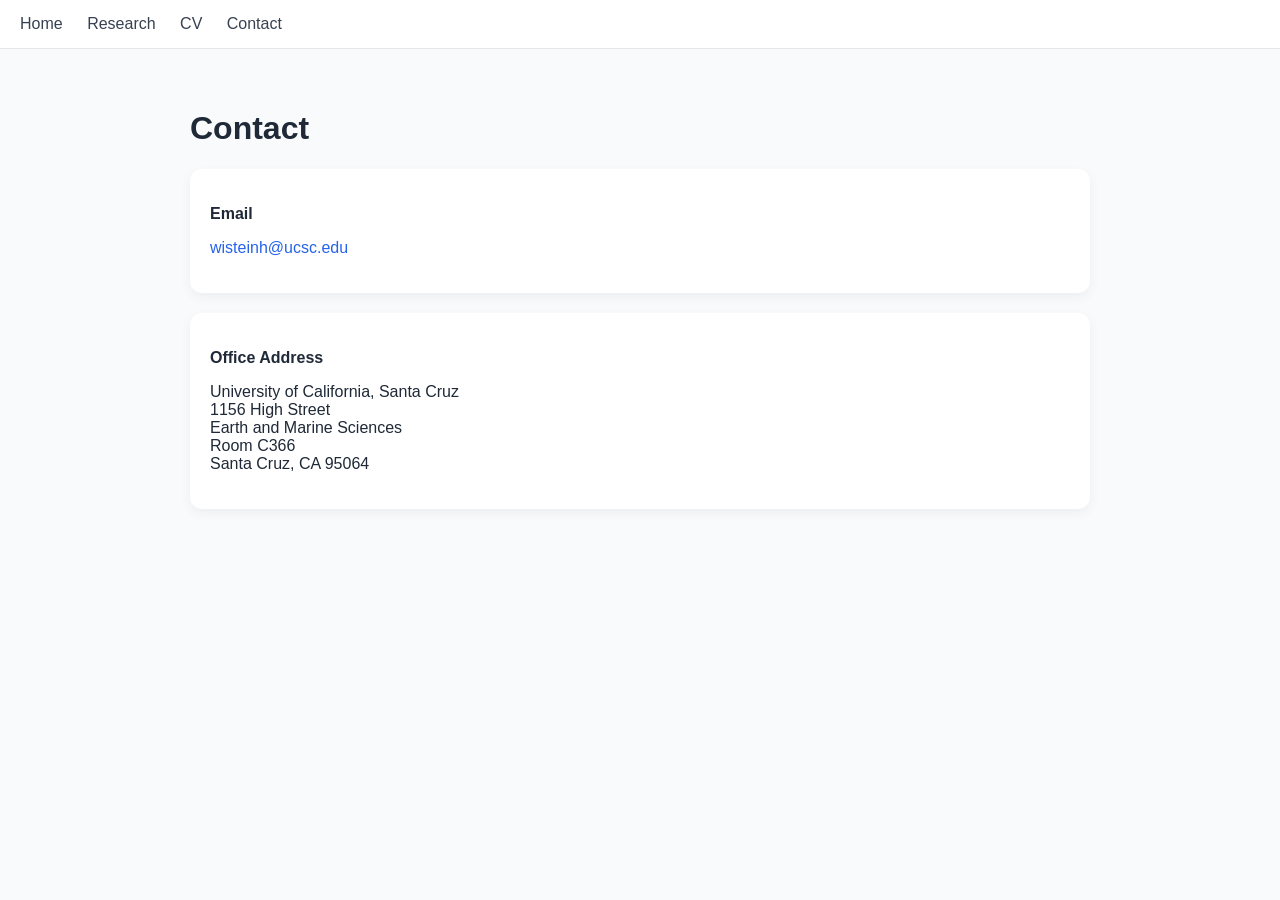
==== contact.html @ c8c5f5bc "Update contact.html" ====
<!DOCTYPE html>
<html>
<head>
    <title>Contact</title>
    <meta name="viewport" content="width=device-width, initial-scale=1">

    <link rel="stylesheet" href="style.css">
</head>

<body>

<nav>
    <a href="index.html">Home</a>
    <a href="research.html">Research</a>
    <a href="cv.pdf" target="_blank">CV</a>
    <a href="contact.html">Contact</a>
</nav>

<div class="container">

<h1>Contact</h1>

<div class="card">
    <p><strong>Email</strong></p>
    <p>
        <a class="email" href="mailto:wisteinh@ucsc.edu">
            wisteinh@ucsc.edu
        </a>
    </p>
</div>

<div class="card">
    <p><strong>Office Address</strong></p>
    <p>
      University of California, Santa Cruz<br>
      1156 High Street<br>
      Earth and Marine Sciences<br>
      Room C366<br>
      Santa Cruz, CA 95064<br>
    </p>
</div>

</div>

</body>
</html>
---- style.css ----
body {
    font-family: -apple-system, BlinkMacSystemFont, "Segoe UI", Roboto, sans-serif;
    margin: 0;
    background-color: #f9fafb;
    color: #1f2937;
}

/* Navigation */
nav {
    background: white;
    border-bottom: 1px solid #e5e7eb;
    padding: 15px 20px;
    position: sticky;
    top: 0;
}

nav a {
    margin-right: 20px;
    text-decoration: none;
    color: #374151;
    font-weight: 500;
}

nav a:hover {
    color: #111827;
}

/* Layout */
.container {
    max-width: 900px;
    margin: auto;
    padding: 40px 20px;
}

/* Cards */
.card, .project {
    background: white;
    padding: 20px;
    border-radius: 12px;
    margin-top: 20px;
    box-shadow: 0 4px 12px rgba(0,0,0,0.05);
}

/* Profile section */
.profile {
    display: flex;
    align-items: center;
    gap: 20px;
}

.profile img {
    border-radius: 50%;
    width: 140px;
}

/* Images & videos */
.project img,
.project video {
    width: 100%;
    border-radius: 10px;
    margin-top: 10px;
}

/* Multi-image rows */
.image-row {
    display: flex;
    gap: 10px;
    margin-top: 15px;
    align-items: flex-start;
}

.image-row img {
    width: 100%;
    height: auto;
    border-radius: 10px;
    flex: 1;
}

/* Buttons */
a.button {
    display: inline-block;
    padding: 12px 16px;
    background: #2563eb;
    color: white;
    border-radius: 8px;
    text-decoration: none;
    margin-top: 20px;
}

a.button:hover {
    background: #1d4ed8;
}

/* Email link */
a.email {
    color: #2563eb;
    text-decoration: none;
}

a.email:hover {
    text-decoration: underline;
}

/* Mobile */
@media (max-width: 600px) {
    .profile {
        flex-direction: column;
        align-items: flex-start;
    }

    .image-row {
        flex-direction: column;
    }
}
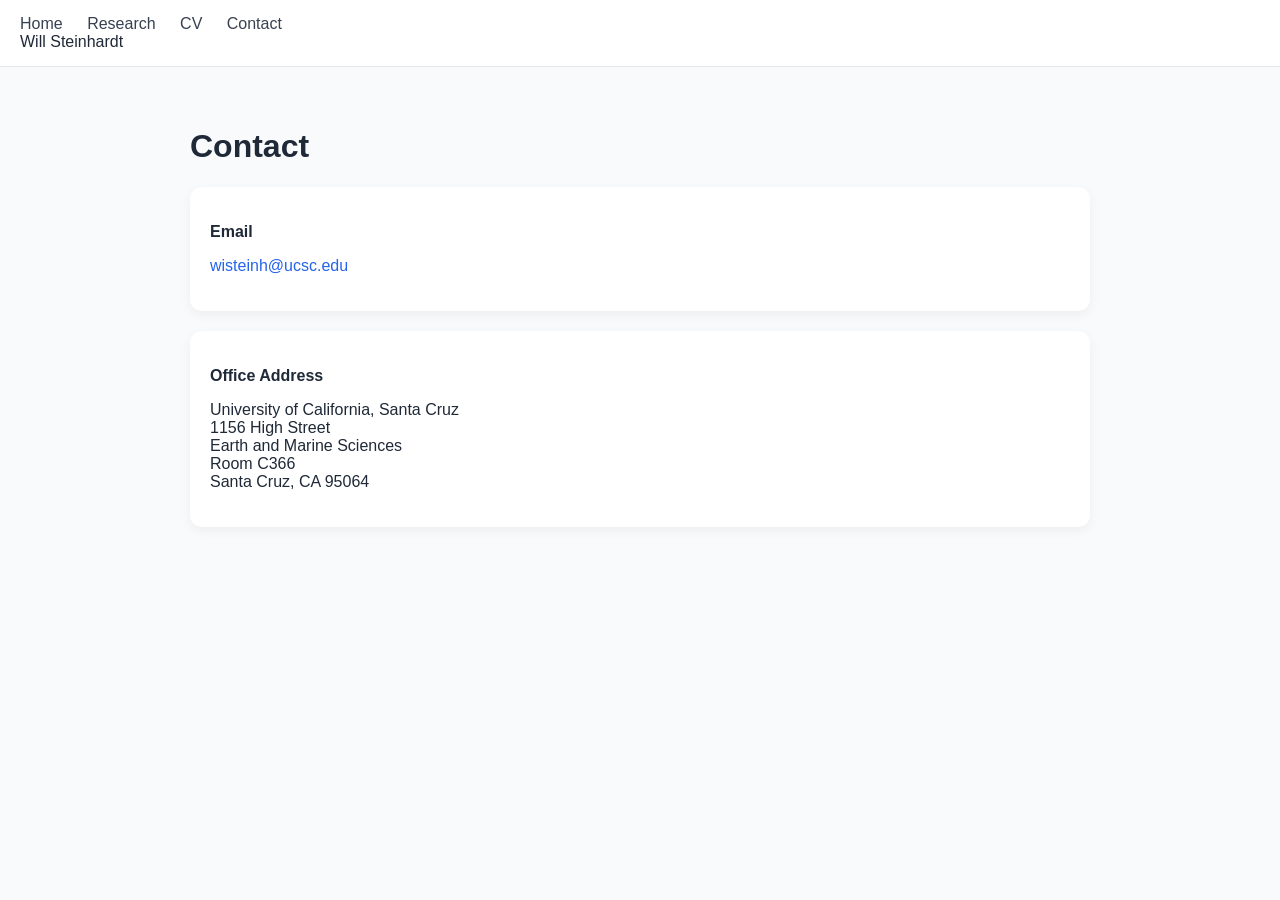
==== commit 7785e3f0: "Update contact.html" ====
--- a/contact.html
+++ b/contact.html
@@ -10,10 +10,16 @@
 <body>
 
 <nav>
-    <a href="index.html">Home</a>
-    <a href="research.html">Research</a>
-    <a href="cv.pdf" target="_blank">CV</a>
-    <a href="contact.html">Contact</a>
+    <div class="nav-left">
+        <a href="index.html">Home</a>
+        <a href="research.html">Research</a>
+        <a href="cv.pdf" target="_blank">CV</a>
+        <a href="contact.html">Contact</a>
+    </div>
+
+    <div class="nav-right">
+        <span class="nav-name">Will Steinhardt</span>
+    </div>
 </nav>
 
 <div class="container">
--- a/style.css
+++ b/style.css
@@ -43,14 +43,26 @@
 
 /* Profile section */
 .profile {
-    display: flex;
-    align-items: center;
-    gap: 20px;
+    display: grid;
+    grid-template-columns: 250px 1fr;
+    gap: 40px;
+    align-items: start;
 }
 
-.profile img {
+.profile-left img {
+    width: 100%;
     border-radius: 50%;
-    width: 140px;
+    box-shadow: 0 4px 12px rgba(0,0,0,0.1);
+}
+
+.profile-right h1 {
+    margin-top: 0;
+    margin-bottom: 10px;
+}
+
+.title {
+    color: #6b7280;
+    margin-bottom: 15px;
 }
 
 /* Images & videos */
@@ -71,7 +83,8 @@
 
 .image-row img {
     width: 100%;
-    height: auto;
+    height: 200px;   /* increase from auto */
+    object-fit: contain;
     border-radius: 10px;
     flex: 1;
 }
@@ -101,11 +114,55 @@
     text-decoration: underline;
 }
 
+.lightbox {
+    display: none;
+    position: fixed;
+    z-index: 1000;
+    top: 0;
+    left: 0;
+    width: 100%;
+    height: 100%;
+    background: rgba(0,0,0,0.8);
+    justify-content: center;
+    align-items: center;
+}
+
+.lightbox img {
+    max-width: 100%;
+    max-height: 85vh;
+    display: block;
+    border-radius: 6px;
+}
+
+.lightbox-content {
+    background: white;
+    padding: 10px;
+    border-radius: 8px;
+    border: 1px solid #e5e7eb;
+    box-shadow: 0 8px 30px rgba(0,0,0,0.2);
+}
+
+.project img {
+    cursor: pointer;
+    transition: transform 0.2s ease;
+}
+
+.project img:hover {
+    transform: scale(1.02);
+}
+
 /* Mobile */
 @media (max-width: 600px) {
     .profile {
-        flex-direction: column;
-        align-items: flex-start;
+        grid-template-columns: 1fr;
+    }
+
+    .profile-left {
+        text-align: center;
+    }
+
+    .profile-left img {
+        width: 180px;
     }
 
     .image-row {
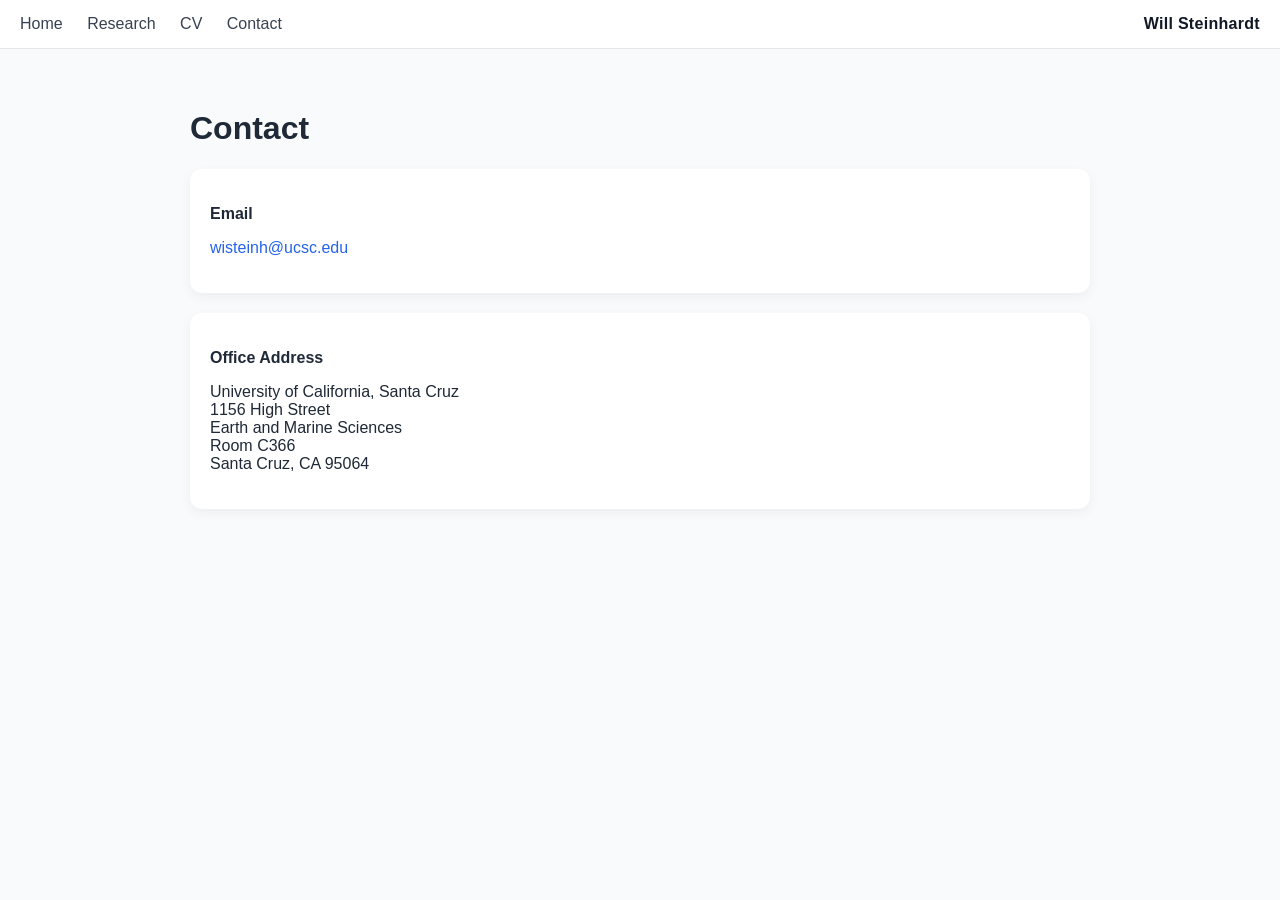
==== commit de6baaaf: "Update contact.html" ====
--- a/contact.html
+++ b/contact.html
@@ -18,7 +18,9 @@
     </div>
 
     <div class="nav-right">
-        <span class="nav-name">Will Steinhardt</span>
+            <span class="nav-name">
+        <a href="index.html">Will Steinhardt</a>
+    </span>
     </div>
 </nav>
 
--- a/style.css
+++ b/style.css
@@ -7,6 +7,9 @@
 
 /* Navigation */
 nav {
+    display: flex;
+    justify-content: space-between;
+    align-items: center;
     background: white;
     border-bottom: 1px solid #e5e7eb;
     padding: 15px 20px;
@@ -14,15 +17,26 @@
     top: 0;
 }
 
-nav a {
+.nav-left a {
     margin-right: 20px;
     text-decoration: none;
     color: #374151;
     font-weight: 500;
 }
 
-nav a:hover {
+.nav-left a:hover {
     color: #111827;
+}
+
+.nav-name {
+    font-weight: 600;
+    color: #111827;
+    letter-spacing: 0.3px;
+}
+
+.nav-name a {
+    text-decoration: none;
+    color: inherit;
 }
 
 /* Layout */
@@ -168,4 +182,14 @@
     .image-row {
         flex-direction: column;
     }
+
+    nav {
+        flex-direction: column;
+        align-items: flex-start;
+        gap: 10px;
+    }
+
+    .nav-right {
+        align-self: flex-end;
+    }
 }
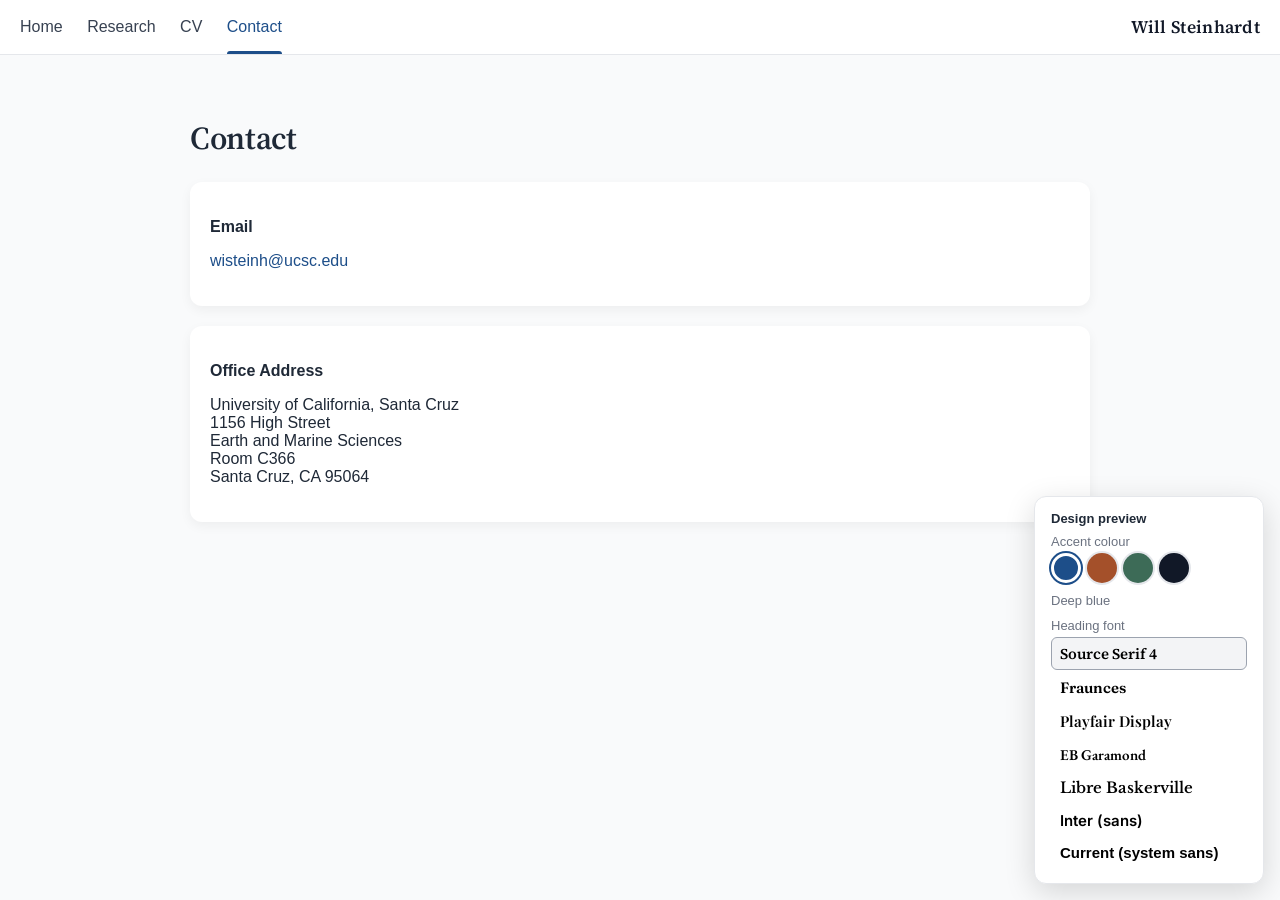
==== commit f28e4508: "Design preview: accent colour, heading font, sliding nav underline Co-Authored-By: Claude Opus 5.5 <" ====
--- a/contact.html
+++ b/contact.html
@@ -1,11 +1,22 @@
 <!DOCTYPE html>
 <html>
 <head>
+    <meta charset="utf-8">
     <title>Contact</title>
     <meta name="viewport" content="width=device-width, initial-scale=1">
 
     <link rel="stylesheet" href="style.css">
 </head>
+
+    <!-- Google tag (gtag.js) -->
+<script async src="https://www.googletagmanager.com/gtag/js?id=G-PKY3SVM5HY"></script>
+<script>
+  window.dataLayer = window.dataLayer || [];
+  function gtag(){dataLayer.push(arguments);}
+  gtag('js', new Date());
+
+  gtag('config', 'G-PKY3SVM5HY');
+</script>
 
 <body>
 
@@ -18,9 +29,9 @@
     </div>
 
     <div class="nav-right">
-            <span class="nav-name">
-        <a href="index.html">Will Steinhardt</a>
-    </span>
+        <span class="nav-name">
+            <a href="index.html">Will Steinhardt</a>
+        </span>
     </div>
 </nav>
 
@@ -50,5 +61,7 @@
 
 </div>
 
+<script src="nav.js"></script>
+<script src="preview-switcher.js"></script>
 </body>
 </html>
--- a/style.css
+++ b/style.css
@@ -1,3 +1,9 @@
+:root {
+    --accent: #1d4e89;
+    --accent-dark: #163b68;
+    --heading-font: "Source Serif 4", Georgia, serif;
+}
+
 body {
     font-family: -apple-system, BlinkMacSystemFont, "Segoe UI", Roboto, sans-serif;
     margin: 0;
@@ -15,6 +21,11 @@
     padding: 15px 20px;
     position: sticky;
     top: 0;
+    z-index: 10;
+}
+
+.nav-left {
+    position: relative;
 }
 
 .nav-left a {
@@ -22,13 +33,36 @@
     text-decoration: none;
     color: #374151;
     font-weight: 500;
-}
-
-.nav-left a:hover {
-    color: #111827;
+    transition: color 0.2s ease;
+}
+
+.nav-left a:hover,
+.nav-left a.active {
+    color: var(--accent);
+}
+
+/* Sliding underline that sits on the nav's bottom border */
+.nav-indicator {
+    position: absolute;
+    left: 0;
+    bottom: -18px;
+    height: 3px;
+    border-radius: 3px 3px 0 0;
+    background: var(--accent);
+    transition: transform 0.35s ease, width 0.35s ease, opacity 0.2s ease;
+    pointer-events: none;
+}
+
+/* Headings */
+h1, h2 {
+    font-family: var(--heading-font);
+    font-weight: 600;
+    letter-spacing: -0.01em;
 }
 
 .nav-name {
+    font-family: var(--heading-font);
+    font-size: 1.1em;
     font-weight: 600;
     color: #111827;
     letter-spacing: 0.3px;
@@ -95,9 +129,10 @@
     align-items: flex-start;
 }
 
-.image-row img {
-    width: 100%;
-    height: 200px;   /* increase from auto */
+.image-row img,
+.image-row video {
+    width: 100%;
+    height: 240px;   /* increase from auto */
     object-fit: contain;
     border-radius: 10px;
     flex: 1;
@@ -107,7 +142,7 @@
 a.button {
     display: inline-block;
     padding: 12px 16px;
-    background: #2563eb;
+    background: var(--accent);
     color: white;
     border-radius: 8px;
     text-decoration: none;
@@ -115,12 +150,12 @@
 }
 
 a.button:hover {
-    background: #1d4ed8;
+    background: var(--accent-dark);
 }
 
 /* Email link */
 a.email {
-    color: #2563eb;
+    color: var(--accent);
     text-decoration: none;
 }
 
@@ -165,6 +200,18 @@
     transform: scale(1.02);
 }
 
+.project-side {
+    display: grid;
+    grid-template-columns: 1.2fr 1fr;
+    gap: 25px;
+    align-items: center;
+}
+
+.project-side img {
+    width: 100%;
+    border-radius: 10px;
+}
+
 /* Mobile */
 @media (max-width: 600px) {
     .profile {
@@ -189,7 +236,14 @@
         gap: 10px;
     }
 
+    .nav-indicator {
+        bottom: -6px;
+    }
+
     .nav-right {
         align-self: flex-end;
     }
-}
+    .project-side {
+        grid-template-columns: 1fr;
+    }
+}
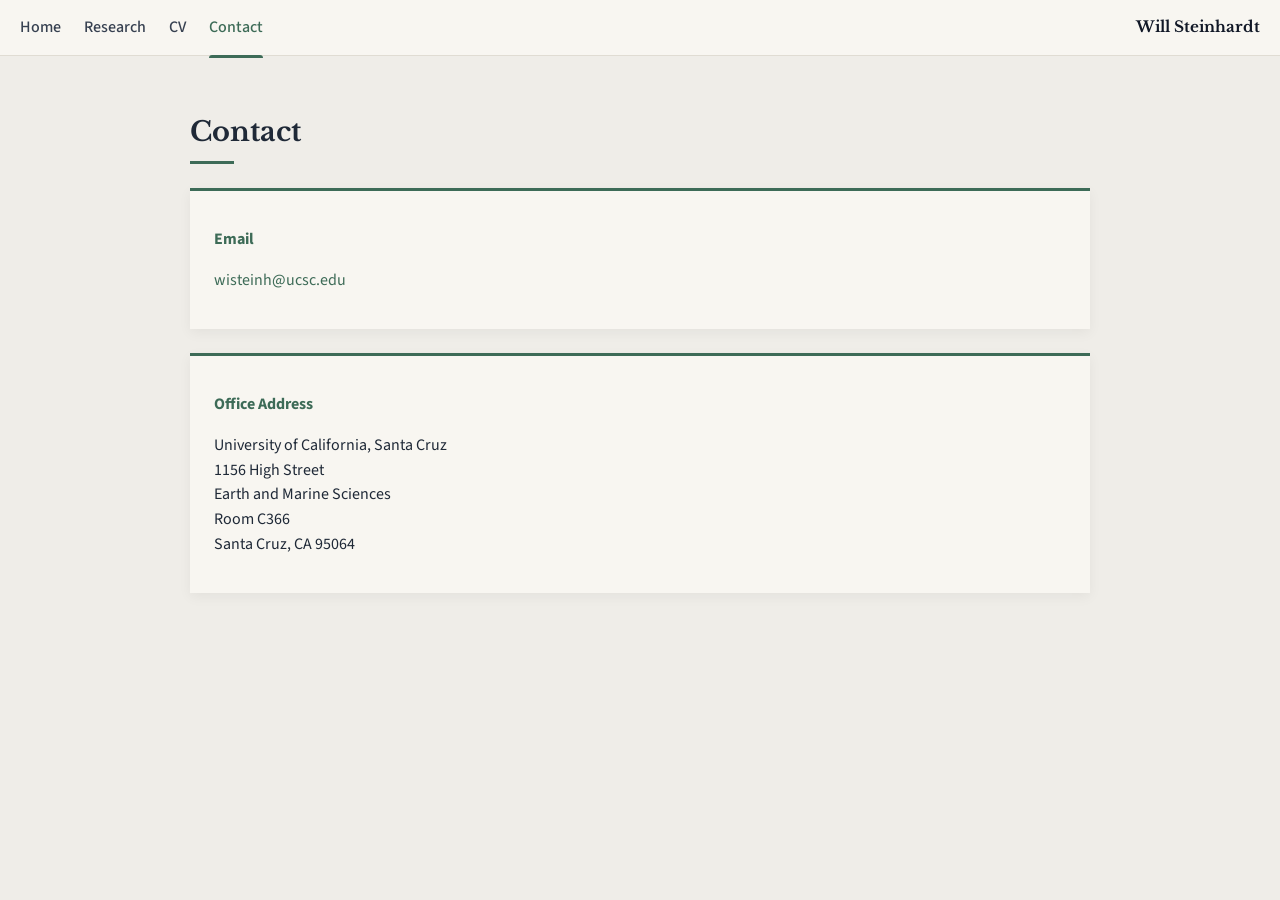
==== commit c9f141c1: "Load Libre Baskerville and Source Sans 3; remove design preview panel Co-Authored-By: Claude Opus 5." ====
--- a/contact.html
+++ b/contact.html
@@ -5,6 +5,9 @@
     <title>Contact</title>
     <meta name="viewport" content="width=device-width, initial-scale=1">
 
+    <link rel="preconnect" href="https://fonts.googleapis.com">
+    <link rel="preconnect" href="https://fonts.gstatic.com" crossorigin>
+    <link rel="stylesheet" href="https://fonts.googleapis.com/css2?family=Libre+Baskerville:wght@400;700&family=Source+Sans+3:wght@400;500;600&display=swap">
     <link rel="stylesheet" href="style.css">
 </head>
 
@@ -62,6 +65,5 @@
 </div>
 
 <script src="nav.js"></script>
-<script src="preview-switcher.js"></script>
 </body>
 </html>
--- a/style.css
+++ b/style.css
@@ -1,14 +1,24 @@
 :root {
-    --accent: #1d4e89;
-    --accent-dark: #163b68;
-    --heading-font: "Source Serif 4", Georgia, serif;
+    --accent: #3d6b57;
+    --accent-dark: #2f5343;
+    --accent-light: #e3ede8;
+    --page-bg: #efede8;
+    --surface: #f8f6f1;
+    --border: #e0dcd3;
+    --heading-font: "Libre Baskerville", Georgia, serif;
+    --body-font: "Source Sans 3", -apple-system, BlinkMacSystemFont, "Segoe UI", Roboto, sans-serif;
 }
 
 body {
-    font-family: -apple-system, BlinkMacSystemFont, "Segoe UI", Roboto, sans-serif;
+    font-family: var(--body-font);
     margin: 0;
-    background-color: #f9fafb;
+    background-color: var(--page-bg);
     color: #1f2937;
+    line-height: 1.55;
+}
+
+::selection {
+    background: var(--accent-light);
 }
 
 /* Navigation */
@@ -16,8 +26,8 @@
     display: flex;
     justify-content: space-between;
     align-items: center;
-    background: white;
-    border-bottom: 1px solid #e5e7eb;
+    background: var(--surface);
+    border-bottom: 1px solid var(--border);
     padding: 15px 20px;
     position: sticky;
     top: 0;
@@ -53,24 +63,46 @@
     pointer-events: none;
 }
 
+.nav-name {
+    font-family: var(--heading-font);
+    font-size: 0.95em;
+    font-weight: 700;
+    color: #111827;
+}
+
+.nav-name a {
+    text-decoration: none;
+    color: inherit;
+}
+
 /* Headings */
 h1, h2 {
     font-family: var(--heading-font);
-    font-weight: 600;
-    letter-spacing: -0.01em;
-}
-
-.nav-name {
-    font-family: var(--heading-font);
-    font-size: 1.1em;
-    font-weight: 600;
-    color: #111827;
-    letter-spacing: 0.3px;
-}
-
-.nav-name a {
-    text-decoration: none;
-    color: inherit;
+    font-weight: 700;
+    line-height: 1.3;
+}
+
+h1 {
+    font-size: 1.7em;
+}
+
+/* Short accent rule under page titles */
+h1::after {
+    content: "";
+    display: block;
+    width: 44px;
+    height: 3px;
+    margin-top: 12px;
+    background: var(--accent);
+}
+
+h2 {
+    font-size: 1.2em;
+}
+
+.project h2 {
+    color: var(--accent);
+    margin-top: 0.3em;
 }
 
 /* Layout */
@@ -82,11 +114,19 @@
 
 /* Cards */
 .card, .project {
-    background: white;
-    padding: 20px;
-    border-radius: 12px;
-    margin-top: 20px;
+    background: var(--surface);
+    padding: 20px 24px;
+    border-top: 3px solid var(--accent);
+    margin-top: 24px;
     box-shadow: 0 4px 12px rgba(0,0,0,0.05);
+}
+
+.card strong {
+    color: var(--accent);
+}
+
+.project {
+    scroll-margin-top: 80px;
 }
 
 /* Profile section */
@@ -100,16 +140,17 @@
 .profile-left img {
     width: 100%;
     border-radius: 50%;
-    box-shadow: 0 4px 12px rgba(0,0,0,0.1);
+    box-shadow: 0 0 0 4px var(--page-bg), 0 0 0 7px var(--accent), 0 6px 18px rgba(0,0,0,0.12);
 }
 
 .profile-right h1 {
     margin-top: 0;
-    margin-bottom: 10px;
+    margin-bottom: 14px;
 }
 
 .title {
-    color: #6b7280;
+    color: var(--accent);
+    font-weight: 600;
     margin-bottom: 15px;
 }
 
@@ -117,25 +158,102 @@
 .project img,
 .project video {
     width: 100%;
-    border-radius: 10px;
     margin-top: 10px;
 }
 
-/* Multi-image rows */
+/* Multi-image rows: every item in a row shares one height (set by research.html's script) */
 .image-row {
     display: flex;
-    gap: 10px;
+    gap: 12px;
     margin-top: 15px;
     align-items: flex-start;
-}
-
-.image-row img,
-.image-row video {
+    justify-content: center;
+}
+
+/* Click-to-enlarge images and clips, with an expand badge on hover */
+.zoomable {
+    position: relative;
+    display: block;
+    flex: none;
+    line-height: 0;
+    cursor: zoom-in;
+}
+
+.zoomable img,
+.zoomable video {
+    display: block;
     width: 100%;
-    height: 240px;   /* increase from auto */
-    object-fit: contain;
-    border-radius: 10px;
-    flex: 1;
+    height: 100%;
+    margin: 0;
+    object-fit: cover;
+}
+
+/* Multiply blends white figure backgrounds into the warm card colour
+   (other colours shift by only a few percent) */
+.zoomable img,
+.zoomable video,
+.lightbox img,
+.lightbox video,
+.highlight img {
+    mix-blend-mode: multiply;
+}
+
+/* Before the script sizes a row, keep items at a sane height */
+.image-row:not(.laid-out) .zoomable img,
+.image-row:not(.laid-out) .zoomable video {
+    width: auto;
+    max-width: 100%;
+    height: 240px;
+}
+
+.zoomable::after {
+    content: "";
+    position: absolute;
+    inset: 0;
+    background: rgba(0,0,0,0);
+    transition: background 0.2s ease;
+}
+
+.zoomable:hover::after {
+    background: rgba(0,0,0,0.08);
+}
+
+.zoom-hint {
+    position: absolute;
+    right: 8px;
+    bottom: 8px;
+    z-index: 1;
+    width: 30px;
+    height: 30px;
+    border-radius: 50%;
+    display: flex;
+    align-items: center;
+    justify-content: center;
+    background: var(--accent);
+    color: white;
+    box-shadow: 0 1px 4px rgba(0,0,0,0.25);
+    opacity: 0;
+    transform: scale(0.85);
+    transition: opacity 0.2s ease, transform 0.2s ease;
+}
+
+.zoomable:hover .zoom-hint,
+.zoomable:focus-visible .zoom-hint {
+    opacity: 1;
+    transform: scale(1);
+}
+
+/* Touch screens have no hover, so keep a small, faint badge visible */
+@media (hover: none) {
+    .zoom-hint {
+        opacity: 0.75;
+        transform: scale(0.8);
+    }
+}
+
+.zoomable:focus-visible {
+    outline: 3px solid var(--accent);
+    outline-offset: 3px;
 }
 
 /* Buttons */
@@ -144,7 +262,7 @@
     padding: 12px 16px;
     background: var(--accent);
     color: white;
-    border-radius: 8px;
+    border-radius: 6px;
     text-decoration: none;
     margin-top: 20px;
 }
@@ -163,6 +281,7 @@
     text-decoration: underline;
 }
 
+/* Lightbox */
 .lightbox {
     display: none;
     position: fixed;
@@ -174,30 +293,22 @@
     background: rgba(0,0,0,0.8);
     justify-content: center;
     align-items: center;
-}
-
-.lightbox img {
-    max-width: 100%;
+    cursor: zoom-out;
+}
+
+.lightbox img,
+.lightbox video {
+    max-width: 92vw;
     max-height: 85vh;
     display: block;
-    border-radius: 6px;
 }
 
 .lightbox-content {
-    background: white;
+    background: var(--surface);
     padding: 10px;
-    border-radius: 8px;
-    border: 1px solid #e5e7eb;
+    border-top: 3px solid var(--accent);
     box-shadow: 0 8px 30px rgba(0,0,0,0.2);
-}
-
-.project img {
-    cursor: pointer;
-    transition: transform 0.2s ease;
-}
-
-.project img:hover {
-    transform: scale(1.02);
+    cursor: default;
 }
 
 .project-side {
@@ -207,9 +318,70 @@
     align-items: center;
 }
 
-.project-side img {
+/* Home page research highlights */
+.section-title {
+    margin-top: 50px;
+    margin-bottom: 16px;
+}
+
+.highlights {
+    display: grid;
+    grid-template-columns: repeat(2, 1fr);
+    gap: 20px;
+}
+
+.highlight {
+    display: flex;
+    flex-direction: column;
+    border-top: 3px solid var(--accent);
+    background: var(--surface);
+    color: inherit;
+    text-decoration: none;
+    box-shadow: 0 4px 12px rgba(0,0,0,0.05);
+    transition: transform 0.2s ease, box-shadow 0.2s ease;
+}
+
+.highlight img {
+    display: block;
     width: 100%;
-    border-radius: 10px;
+    aspect-ratio: 3 / 2;
+    object-fit: cover;
+}
+
+.highlight-text {
+    display: block;
+    padding: 14px 16px 14px;
+    flex: 1;
+}
+
+.highlight-text strong {
+    display: block;
+    font-family: var(--heading-font);
+    font-size: 0.92em;
+    line-height: 1.35;
+    margin-bottom: 6px;
+}
+
+.highlight-text span {
+    color: #6b7280;
+    font-size: 0.9em;
+    line-height: 1.4;
+}
+
+.highlight:hover {
+    transform: translateY(-3px);
+    box-shadow: 0 10px 24px rgba(0,0,0,0.1);
+}
+
+.highlight:hover strong {
+    color: var(--accent);
+}
+
+/* Home cards go to one column before their one-line subtitles would wrap */
+@media (max-width: 800px) {
+    .highlights {
+        grid-template-columns: 1fr;
+    }
 }
 
 /* Mobile */
@@ -228,6 +400,7 @@
 
     .image-row {
         flex-direction: column;
+        align-items: center;
     }
 
     nav {
@@ -243,7 +416,101 @@
     .nav-right {
         align-self: flex-end;
     }
+
     .project-side {
         grid-template-columns: 1fr;
     }
-}
+
+    .highlight-text {
+        padding: 12px;
+    }
+
+    .highlight-text span {
+        font-size: 0.85em;
+    }
+}
+
+/* Related publications at the bottom of each research card */
+.pubs {
+    margin-top: 16px;
+    padding-top: 10px;
+    font-size: 0.9em;
+    border-top: 1px solid var(--border);
+}
+
+.pubs h3 {
+    margin: 0 0 4px;
+    font-size: 0.8em;
+    font-weight: 600;
+    letter-spacing: 0.08em;
+    text-transform: uppercase;
+    color: #6b7280;
+}
+
+.pubs ul {
+    list-style: none;
+    margin: 0;
+    padding: 0;
+}
+
+.pubs li {
+    padding: 2px 0 2px 16px;
+    position: relative;
+    line-height: 1.45;
+}
+
+.pubs li::before {
+    content: "";
+    position: absolute;
+    left: 2px;
+    top: 0.65em;
+    width: 6px;
+    height: 6px;
+    background: var(--accent);
+}
+
+.pubs li > a,
+.pub-title {
+    font-weight: 600;
+    color: #1f2937;
+    text-decoration: none;
+}
+
+.pubs li > a {
+    color: var(--accent);
+}
+
+.pubs li > a:hover {
+    text-decoration: underline;
+}
+
+.pubs li > a::after {
+    content: " \2197";
+    font-size: 0.85em;
+}
+
+.pub-venue {
+    color: #6b7280;
+    font-style: italic;
+}
+
+.pub-venue::before {
+    content: " \00b7  ";
+    font-style: normal;
+}
+
+.pub-tag {
+    font-style: normal;
+    font-size: 0.85em;
+    margin-left: 6px;
+    padding: 1px 7px;
+    border: 1px solid var(--accent);
+    color: var(--accent);
+    text-decoration: none;
+    white-space: nowrap;
+}
+
+.pub-tag:hover {
+    background: var(--accent);
+    color: white;
+}
